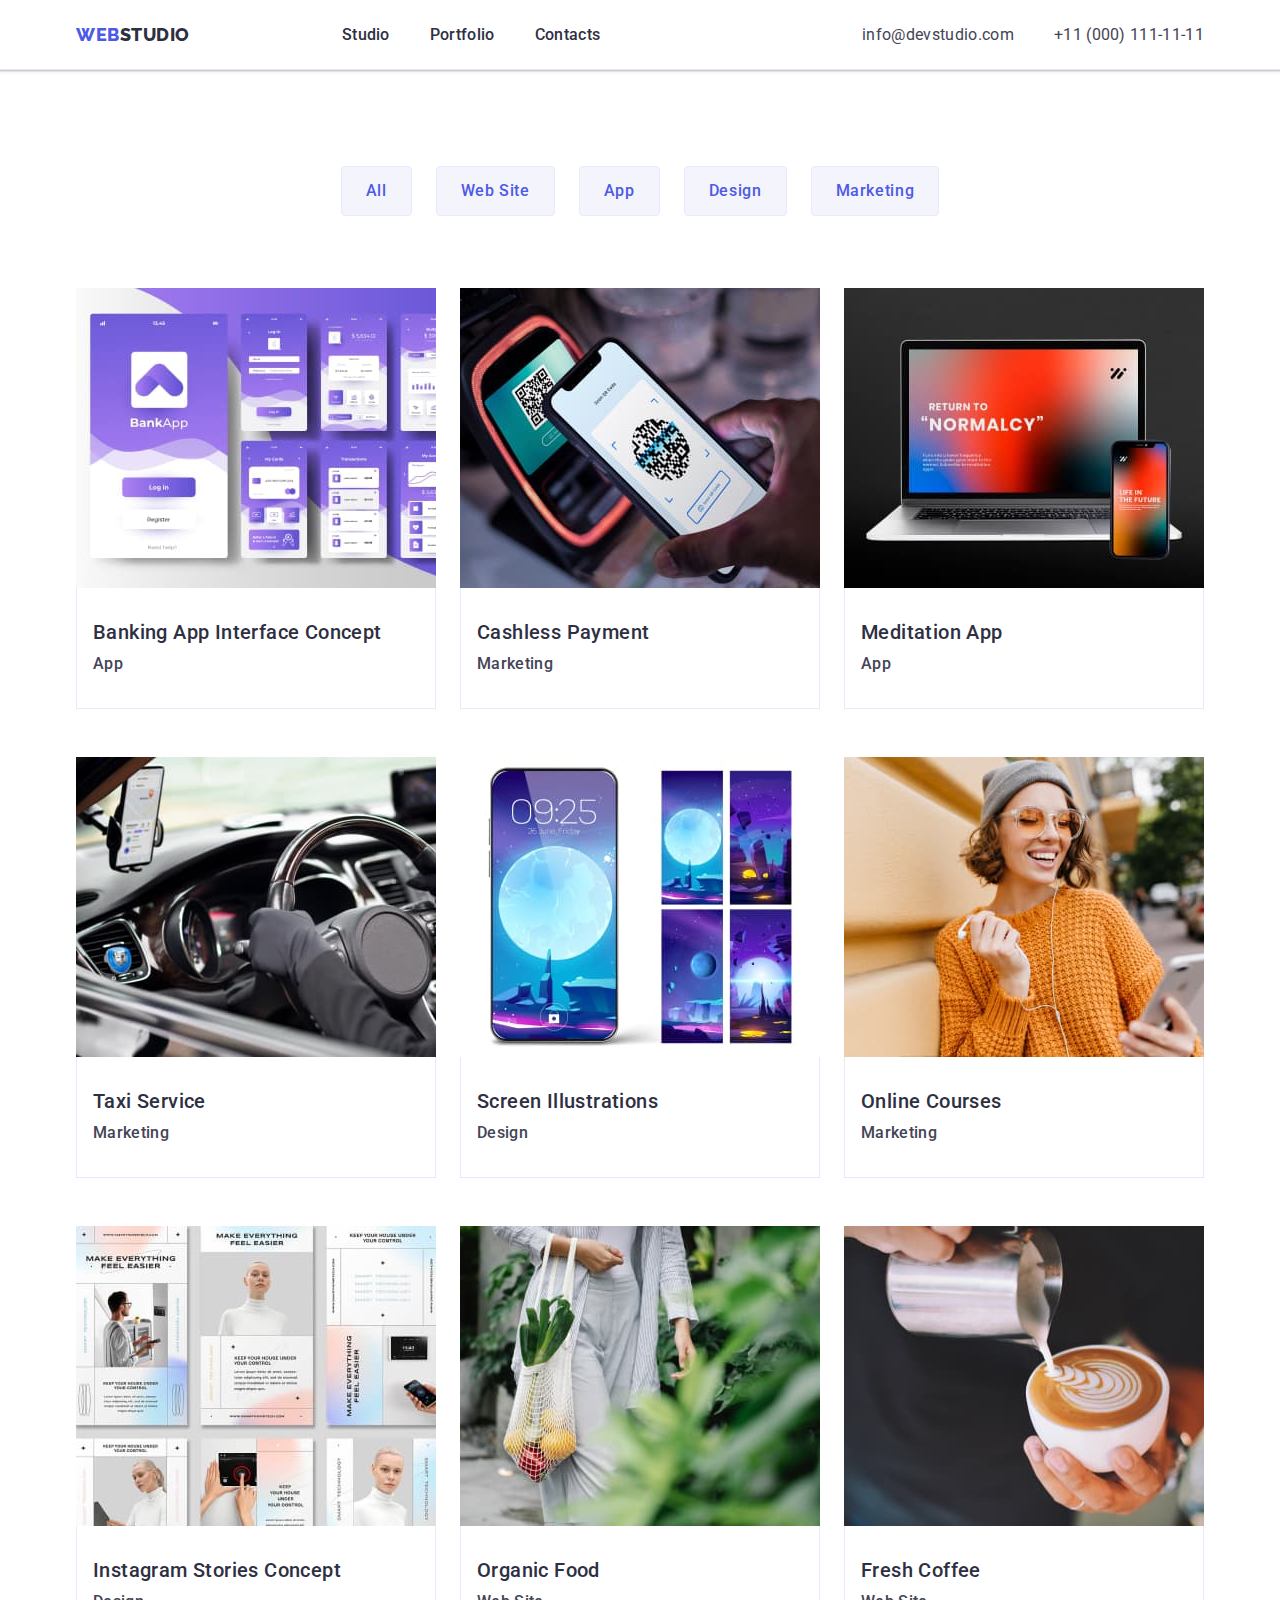
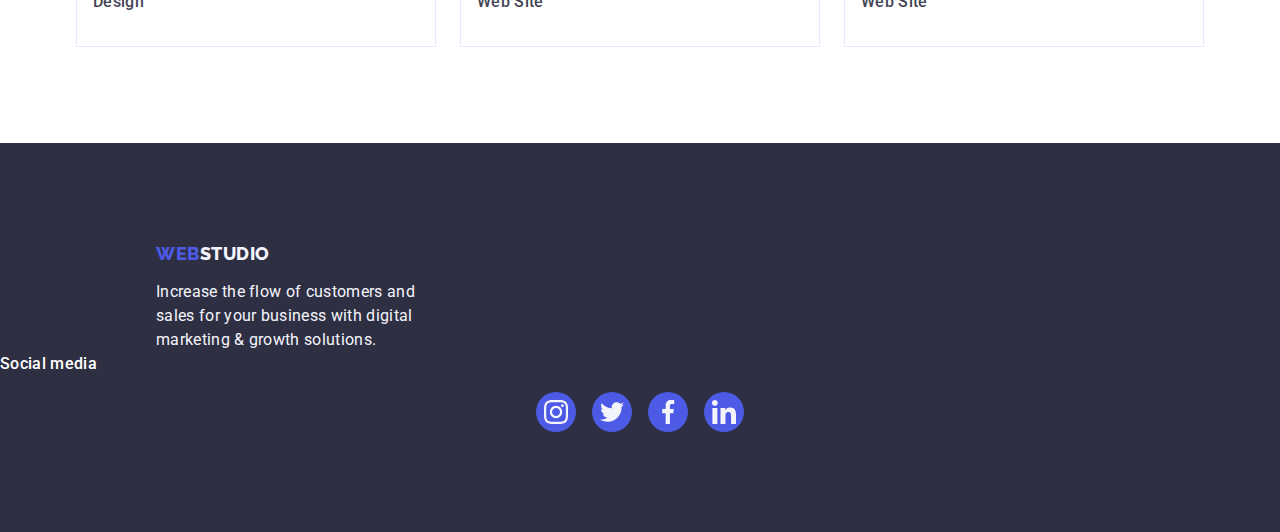
==== portfolio.html @ 7a58a5fb "Initial commit" ====
<!DOCTYPE html>
<html lang="en">

<head>
    <meta charset="UTF-8">
    <meta http-equiv="X-UA-Compatible" content="IE=edge">
    <meta name="viewport" content="width=device-width, initial-scale=1.0">
    <title>Document</title>
    <link rel="preconnect" href="https://fonts.googleapis.com">
    <link rel="preconnect" href="https://fonts.gstatic.com" crossorigin>
    <link
        href="https://fonts.googleapis.com/css2?family=Raleway:wght@800&family=Roboto:wght@400;500;700;900&display=swap"
        rel="stylesheet">
    <link href="https://cdn.jsdelivr.net/npm/modern-normalize@1.1.0/modern-normalize.min.css" rel="stylesheet">
    <link rel="stylesheet" href="./css/styles.css">
</head>


<body>
    <!--Шапка сайту-->
    <header class="header">
        <div class="container main-nav">
            <nav class="menu list">
                <a href="./index.html" class="logo link">web<span class="logo-studio">Studio</span></a>
                <ul class="site-nav list">
                    <li class="it-list"><a href="./index.html" class="item-studio link">Studio</a></li>
                    <li class="it-list"><a href="./portfolio.html" class="item-studio link">Portfolio</a></li>
                    <li class="it-list"><a href="" class="item-studio link">Contacts</a></li>
                </ul>
            </nav>
            <!-- Посилання на пошту/Посилання на телефон-->
            <address class="contact">
                <ul class="site-contact list">
                    <li class="contact-it"><a href="mailto:info@devstudio.com"
                            class="item-contact link">info@devstudio.com</a>
                    </li>
                    <li class="contact-it"><a href="tel:+110001111111" class="item-contact link">+11 (000)
                            111-11-11</a></li>
                </ul>
            </address>


        </div>
    </header>
    <main>
        <section class="portfolio">
            <div class="container">
                <h1 hidden>Project</h1>
                <ul class="filter list">
                    <li><button type="button" class="filter-btn hover-shad">All</button></li>
                    <li><button type="button" class="filter-btn hover-shad">Web Site</button></li>
                    <li><button type="button" class="filter-btn hover-shad">App</button></li>
                    <li><button type="button" class="filter-btn hover-shad">Design</button></li>
                    <li><button type="button" class="filter-btn hover-shad">Marketing</button></li>
                </ul>

                <ul class="project-non list">
                    <li class="prj-item">
                        <a href=" " class="item-project link hoverln-shad">

                            <img src="./images/Portfolio/ProjectCard_1_1.jpg" alt="Banking app interface concept"
                                width="360" height="300">
                            <div class="add-project">
                                <h2 class="project-title">Banking App Interface Concept</h2>
                                <p class="project-paragraph">App</p>
                            </div>
                        </a>
                    </li>
                    <li class="prj-item">
                        <a href=" " class="item-project link hoverln-shad">

                            <img src="./images/Portfolio/ProjectCard_1_2.jpg" alt="Cashless Payment" width="360"
                                height="300">
                            <div class="add-project">
                                <h2 class="project-title">Cashless Payment</h2>
                                <p class="project-paragraph">Marketing</p>
                            </div>
                        </a>
                    </li>
                    <li class="prj-item">
                        <a href=" " class="item-project link hoverln-shad">

                            <img src="./images/Portfolio/ProjectCard_1_3.jpg" alt="Meditation app" width="360"
                                height="300">
                            <div class="add-project">
                                <h2 class="project-title">Meditation App</h2>
                                <p class="project-paragraph">App</p>
                            </div>
                        </a>
                    </li>
                    <li class="prj-item">
                        <a href=" " class="item-project link hoverln-shad">

                            <img src="./images/Portfolio/ProjectCard_2_1.jpg" alt="Taxi Service" width="360"
                                height="300">
                            <div class="add-project">
                                <h2 class="project-title">Taxi Service</h2>
                                <p class="project-paragraph">Marketing</p>
                            </div>
                        </a>
                    </li>
                    <li class="prj-item">
                        <a href=" " class="item-project link hoverln-shad">

                            <img src="./images/Portfolio/ProjectCard_2_2.jpg" alt="Screen illustrationst" width="360"
                                height="300">
                            <div class="add-project">
                                <h2 class="project-title">Screen Illustrations</h2>
                                <p class="project-paragraph">Design</p>
                            </div>
                        </a>
                    </li>
                    <li class="prj-item">
                        <a href=" " class="item-project link hoverln-shad">

                            <img src="./images/Portfolio/ProjectCard_2_3.jpg" alt="Online courses" width="360"
                                height="300">
                            <div class="add-project">
                                <h2 class="project-title">Online Courses</h2>
                                <p class="project-paragraph">Marketing</p>
                            </div>
                        </a>
                    </li>
                    <li class="prj-item">
                        <a href=" " class="item-project link hoverln-shad">

                            <img src="./images/Portfolio/ProjectCard_3_1.jpg" alt="Instagram stories concept"
                                width="360" height="300">
                            <div class="add-project">
                                <h2 class="project-title">Instagram Stories Concept</h2>
                                <p class="project-paragraph">Design</p>
                            </div>
                        </a>
                    </li>
                    <li class="prj-item">
                        <a href=" " class="item-project link hoverln-shad">

                            <img src="./images/Portfolio/ProjectCard_3_2.jpg" alt="Organic food" width="360"
                                height="300">
                            <div class="add-project">
                                <h2 class="project-title">Organic Food</h2>
                                <p class="project-paragraph">Web Site</p>
                            </div>
                        </a>
                    </li>
                    <li class="prj-item">
                        <a href=" " class="item-project link hoverln-shad">

                            <img src="./images/Portfolio/ProjectCard_3_3.jpg" alt="Fresh coffee" width="360"
                                height="300">
                            <div class="add-project">
                                <h2 class="project-title">Fresh Coffee</h2>
                                <p class="project-paragraph">Web Site</p>
                            </div>
                        </a>

                    </li>
                </ul>

            </div>
        </section>


    </main>


    <!--Футер-->
    <footer>
        <div class="footer">

            <div class="footinfo">
                <a href="./index.html" class="logo link">web<span class="footer-logo">Studio</span></a>
                <p class="footer-text">
                    Increase the flow of customers and sales for your business with digital marketing & growth
                    solutions.
                </p>
            </div>
            <div class="footlink">
                <p class="foot-title">Social media</p>
                <ul class="social-listf list">
                    <li class="foot-item">
                        <a href="#" class="social-item">
                            <svg class="socisl-list-icon" width="24" height="24">
                                <use href="./images/icon.svg#icon-Inst"></use>
                            </svg>
                        </a>
                    </li>
                    <li class="foot-item">
                        <a href="#" class="social-item">
                            <svg class="socisl-list-icon" width="24" height="24">
                                <use href="./images/icon.svg#icon-twitter-1"></use>
                            </svg>
                        </a>
                    </li>
                    <li class="foot-item">
                        <a href="#" class="social-item">
                            <svg class="socisl-list-icon" width="24" height="24">
                                <use href="./images/icon.svg#icon-facebook-1"></use>
                            </svg>
                        </a>
                    </li>
                    <li class="foot-item">
                        <a href="#" class="social-item">
                            <svg class="socisl-list-icon" width="24" height="24">
                                <use href="./images/icon.svg#icon-linkedin-1"></use>
                            </svg>
                        </a>
                    </li>
                </ul>
            </div>


        </div>
    </footer>

</body>

</html>
---- css/styles.css ----
:root {
    --primary-text-color: #434455;
    --akcent-color: #2E2F42;
    --background-main: #FFFFFF;
    --background-button: #4D5AE5;
    --color-text-footer: #F4F4FD;
    --hover-focus: #404bbf;
    --CORNFLOWER: #e7e9fc;
    --lightislate: #8E8F99;
    --greenhover: #31D0AA;
    --coloricon: #afb1b8;
}


.container {
    width: 1158px;
    margin-left: auto;
    margin-right: auto;
    padding: 0 15px 0 15px;
}

.header {
    border-bottom: 1px solid var(--CORNFLOWER);
    box-shadow: 0px 2px 1px rgba(46, 47, 66, 0.08), 0px 1px 1px rgba(46, 47, 66, 0.16), 0px 1px 6px rgba(46, 47, 66, 0.08);
}

body {
    color: var(--primary-text-color);
    background-color: var(--background-main);
    font-family: Roboto, sans-serif;
    font-weight: 400;
    font-size: 16px;
    line-height: 1.5;
    letter-spacing: 0.02em;
}

.logo-studio {
    color: var(--akcent-color);
    font-family: Raleway, sans-serif;
    font-weight: 800;
    font-size: 18px;
    line-height: 1.17;
    letter-spacing: 0.03em;
    text-transform: uppercase;
}

.logo {
    margin-right: 76px;


    color: var(--background-button);
    font-family: Raleway, sans-serif;
    font-weight: 800;
    font-size: 18px;
    line-height: 1.17;
    letter-spacing: 0.03em;
    text-transform: uppercase;
}

.list {
    list-style: none;
}

.link {
    text-decoration: none;
}

.title {
    margin-bottom: 72px;

    color: var(--akcent-color);
    font-weight: 700;
    font-size: 36px;
    line-height: 1.11;
    letter-spacing: 0.02em;
    text-align: center;
    text-transform: capitalize;
    margin-left: auto;
    margin-right: auto;
}

.menu .logo {
    margin-top: 24px;
    margin-bottom: 24px;
}


.main-nav {
    display: flex;
    align-items: center;
}


.site-nav {
    display: flex;
    align-items: center;
    gap: 40px;
    margin-left: 76px;
    margin-right: auto;
}


/* .site-nav .it-list:not(:last-child) {
    margin-right: 40px;
} */



.item-studio {
    padding-top: 24px;
    padding-bottom: 24px;
    color: var(--akcent-color);
    list-style: none;
    text-decoration: none;
    font-weight: 500;
    font-size: 16px;
    line-height: 1.5;
    letter-spacing: 0.02em;

}

.item-studio:hover,
.item-studio:focus {
    color: var(--hover-focus);
}

.contact .item-contact {
    color: var(--primary-text-color);
    font-size: 16px;
    line-height: 1.5;
    /* margin-right: 40px; */

}

.contact {
    font-style: normal;
}

/* .site-contact .contact-it+.contact-it {
    margin-left: 40px;
} */

.menu {
    display: flex;
    align-items: center;
    margin-right: auto;
}

.site-contact {
    display: flex;
    align-items: center;
    gap: 40px;


}


.item-contact:hover,
.item-contact:focus {
    color: var(--hover-focus);
}




/*hero*/
.hero.section {

    background: rgba(46, 47, 66, 0.7);
    background-image: linear-gradient(rgba(46, 47, 66, 0.7), rgba(46, 47, 66, 0.7)),
        url("..//images/people-office.jpg");
    background-repeat: no-repeat;
    background-position: center;
    background-size: cover;
    max-width: 1440px;
    /* min-height: 600px; */
    margin-left: auto;
    margin-right: auto;



    background-color: var(--akcent-color);
    padding-top: 188px;
    padding-bottom: 188px;
    text-align: center;
    margin-bottom: 0px;
}

.hero-title {
    max-width: 496px;
    margin: 0 auto 48px;

    color: var(--background-main);
    font-weight: 700;
    font-size: 56px;
    line-height: 1.07;
    letter-spacing: 0.02em;
    text-align: center;


}

.hero-btn {
    display: block;
    min-width: 169px;
    height: 56px;
    border: none;
    border-radius: 4px;
    margin: 0 auto;

    color: var(--background-main);
    background-color: var(--background-button);
    font-family: Roboto, sans-serif;
    font-weight: 500;
    font-size: 16px;
    line-height: 1.5;
    align-items: center;
    letter-spacing: 0.04em;
    cursor: pointer;
}

.hero-btn:hover,
.hero-btn:focus {
    background-color: var(--hover-focus);
}

/*feature*/


.frame-icon {
    display: flex;
    justify-content: center;
    align-items: center;
    background-color: var(--color-text-footer);
    border-radius: 4px;
    margin-bottom: 8px;
    height: 112px;

}

.feature-title {


    margin-top: 8px;

    color: var(--akcent-color);
    font-weight: 500;
    font-size: 20px;
    line-height: 1.2;
    letter-spacing: 0.02em;
}

.feature {
    padding-top: 120px;
    padding-bottom: 120px;
}

.features-nt {
    display: flex;
    flex-direction: row;
    gap: 24px;
}


.features-item {
    flex-basis: calc((100% - 3 * 24px) / 4);
}




/*our work*/
.work {
    padding-bottom: 120px;
}

.work-not {
    display: flex;
    gap: 24px;
}

.work-not:first-child {
    flex-basis: calc((100% - 3 * 16px) / 3);
}


/*our team*/
.team {
    padding-top: 120px;
    padding-bottom: 120px;
    background-color: var(--color-text-footer);

}

.tl-ph {
    padding: 32px 0;
    border-radius: 0px 0px 4px 4px;
}

.team-not {
    display: flex;
    gap: 24px;
}

.team-not:first-child {
    width: calc((100% - 72px) / 4);
}


.member {
    background-color: var(--background-main);
    box-shadow: 0px 1px 6px rgba(46, 47, 66, 0.08), 0px 1px 1px rgba(46, 47, 66, 0.16), 0px 2px 1px rgba(46, 47, 66, 0.08);
    border-radius: 0px 0px 4px 4px;
}

.card-title {
    margin-bottom: 8px;

    color: var(--akcent-color);
    font-weight: 500;
    font-size: 20px;
    line-height: 1.2;
    letter-spacing: 0.02em;
    text-align: center;
}

.card-text {
    text-align: center;
    letter-spacing: 0.02em;
    margin-bottom: 8px;
}

.cust-link {
    display: flex;
    justify-content: center;
    align-items: center;
    width: 168px;
    height: 88px;
    background-color: var(--background-main);
    border-radius: 50%;
    padding: 0;
    border: 1px solid var(--lightislate);
    border-radius: 4px;
    color: var(--coloricon);

}

.cust-link:hover,
.cust-link:focus {
    /* fill: var(--hover-focus); */
    border: 1px solid var(--hover-focus);
    color: var(--hover-focus)
}


.icon-cust {
    /* fill: currentColor; */
    fill: var(--lightislate);
}

.icon-cust:hover,
.icon-cust:focus {
    fill: var(--hover-focus);
}


/* customer */
.customer-list {
    display: flex;
    gap: 24px;
    align-items: flex-start;
    padding: 0px;
}

.customers {
    padding-top: 120px;
    padding-bottom: 120px;
}

.cust-title {
    line-height: 1.1;
}



/*footer*/
.footer-logo {
    color: var(--color-text-footer);
    font-family: Raleway, sans-serif;
    font-weight: 800;
    font-size: 18px;
    line-height: 1.17;
    align-items: center;
    letter-spacing: 0.03em;
    text-transform: uppercase;
}

.footer .logo {
    display: inline-block;
    margin-bottom: 16px;

}

.footer {
    background-color: var(--akcent-color);
    margin-left: auto;
    margin-right: auto;
    padding: 100px 0px;


}

.footcont {
    display: flex;
    /* gap: 120px; */
    align-items: baseline;
}

.footinfo {
    padding-left: 156px;
    padding-right: 120px;
}

.footer-text {
    max-width: 264px;
    color: var(--color-text-footer);

}



.foot-title {
    font-weight: 500;
    color: #FFFFFF;
    margin-bottom: 16px;
}

.social-listf {
    display: flex;
    justify-content: center;
    gap: 16px;
    margin: 0 auto;

}

.social-list {
    display: flex;
    justify-content: center;
    gap: 24px;
    margin: 0 auto;

}

.social-item {
    display: flex;
    justify-content: center;
    align-items: center;
    width: 40px;
    height: 40px;
    background-color: var(--background-button);
    border-radius: 50%;
    padding: 0;
}

.member .social-item:hover,
.member .social-item:focus {
    background-color: var(--hover-focus);
}

.social-item:hover,
.social-item:focus {
    background-color: var(--greenhover);
}

.socisl-list-icon {
    display: block;
    fill: var(--color-text-footer);
    /* width: 24px;
    height: 24px; */
    /* background-position: center; */
}



/*portfolio*/
.portfolio {
    padding: 96px 0;
}

.project-non {
    display: flex;
    flex-wrap: wrap;
    column-gap: 24px;
    row-gap: 48px;
}

.project-non:first-child {
    width: calc((100% - 48px) / 3);
}

.project-title {
    margin-bottom: 8px;

    color: var(--akcent-color);
    font-weight: 500;
    font-size: 20px;
    line-height: 1.2;
    letter-spacing: 0.02em;
    text-transform: capitalize;
}

.project-paragraph {
    color: var(--primary-text-color);
    font-weight: 500;
    font-size: 16px;
    line-height: 1.5;
    letter-spacing: 0.02em;
    text-transform: capitalize;
}

.filter {
    display: flex;
    justify-content: center;
    gap: 24px;
    margin-bottom: 72px;
}

.filter-btn {
    padding: 12px 24px;
    border: 1px solid var(--CORNFLOWER);
    border-radius: 4px;

    background-color: var(--color-text-footer);
    color: var(--background-button);
    font-family: Roboto, sans-serif;
    font-weight: 500;
    font-size: 16px;
    line-height: 1.5;
    align-items: center;
    text-align: center;
    letter-spacing: 0.04em;
    cursor: pointer;
}

.filter-btn:hover,
.filter-btn:focus {
    border: 1px solid transparent;
    background-color: var(--hover-focus);
    color: var(--background-main);
}

.add-project {
    padding: 32px 16px;
    border: 1px solid var(--CORNFLOWER);
    border-top: none;
}

.item-project {
    display: block;
}

.hoverln-shad:hover,
.hoverln-shad:focus {
    box-shadow: 0px 1px 6px rgba(46, 47, 66, 0.08), 0px 1px 1px rgba(46, 47, 66, 0.16), 0px 2px 1px rgba(46, 47, 66, 0.08);
}


.hover-shad:hover,
.hover-shad:focus {
    /* box-shadow: 0px 1px 6px rgba(46, 47, 66, 0.08), 0px 1px 1px rgba(46, 47, 66, 0.16), 0px 2px 1px rgba(46, 47, 66, 0.08); */
    box-shadow: 0px 3px 1px rgba(0, 0, 0, 0.1), 0px 2px 1px rgba(0, 0, 0, 0.08), 0px 2px 2px rgba(0, 0, 0, 0.12);
}

/* position */
h1,
h2,
h3,
p {
    margin-top: 0;
    margin-bottom: 0;
}

ul,
ol {
    margin-top: 0;
    margin-bottom: 0;
    padding-left: 0;
}

img {
    display: block;
}



.section {
    padding-bottom: 120px;
}
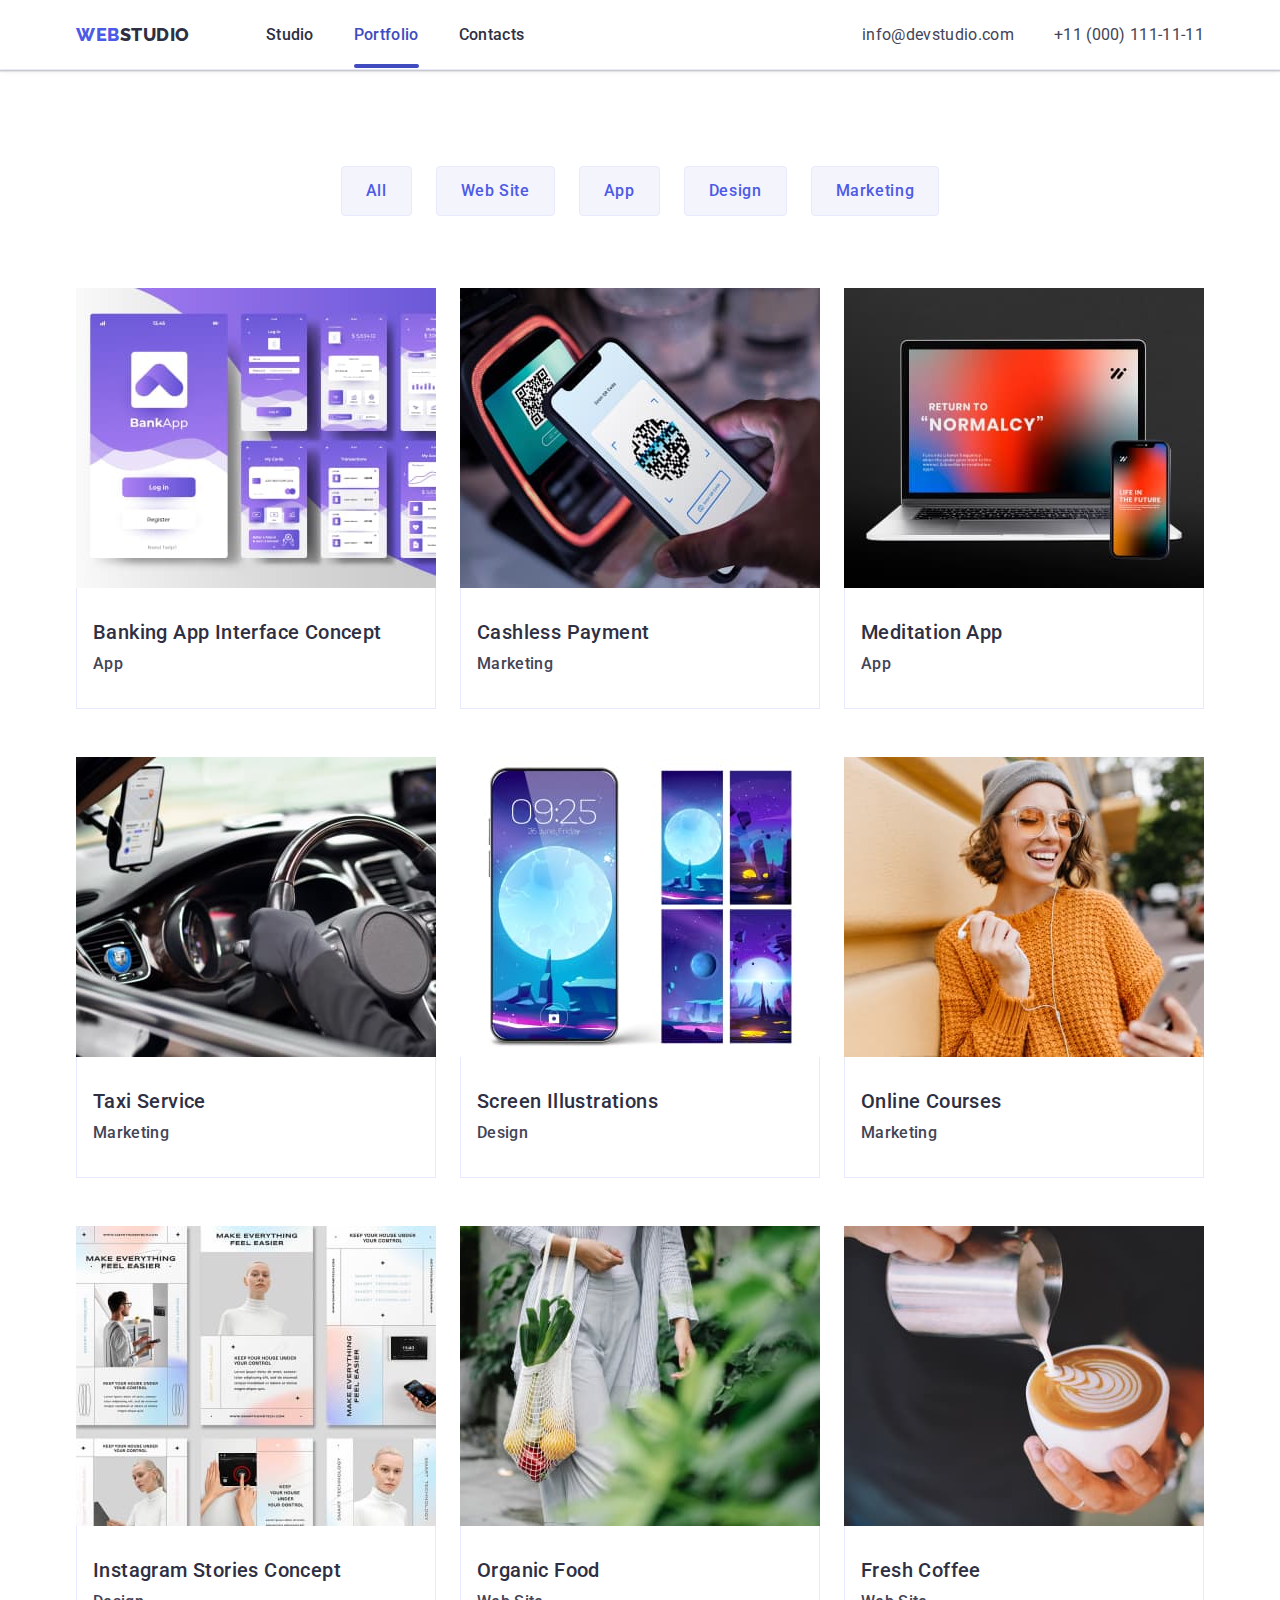
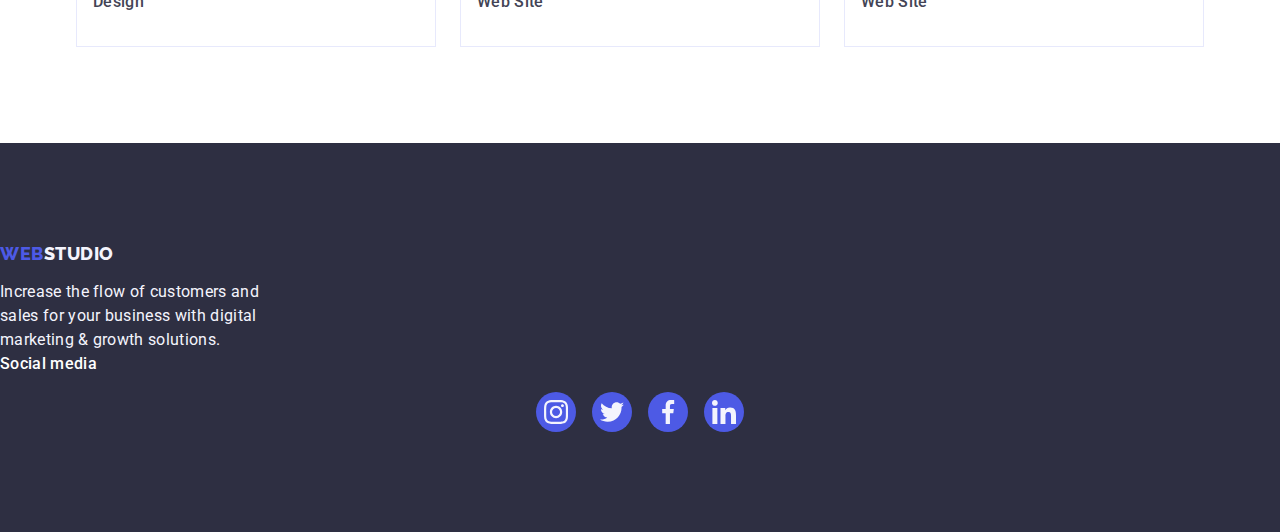
==== commit 200ce3ce: "second" ====
--- a/portfolio.html
+++ b/portfolio.html
@@ -24,7 +24,7 @@
                 <a href="./index.html" class="logo link">web<span class="logo-studio">Studio</span></a>
                 <ul class="site-nav list">
                     <li class="it-list"><a href="./index.html" class="item-studio link">Studio</a></li>
-                    <li class="it-list"><a href="./portfolio.html" class="item-studio link">Portfolio</a></li>
+                    <li class="it-list"><a href="./portfolio.html" class="item-studio current link">Portfolio</a></li>
                     <li class="it-list"><a href="" class="item-studio link">Contacts</a></li>
                 </ul>
             </nav>
@@ -57,9 +57,13 @@
                 <ul class="project-non list">
                     <li class="prj-item">
                         <a href=" " class="item-project link hoverln-shad">
-
-                            <img src="./images/Portfolio/ProjectCard_1_1.jpg" alt="Banking app interface concept"
-                                width="360" height="300">
+                            <div class="project-wrapper">
+                                <img src="./images/Portfolio/ProjectCard_1_1.jpg" alt="Banking app interface concept"
+                                    width="360" height="300">
+                                <p class="overlay">14 Stylish and User-Friendly App Design Concepts · Task Manager App ·
+                                    Calorie Tracker App · Exotic Fruit Ecommerce App ·
+                                    Cloud Storage App</p>
+                            </div>
                             <div class="add-project">
                                 <h2 class="project-title">Banking App Interface Concept</h2>
                                 <p class="project-paragraph">App</p>
@@ -68,9 +72,13 @@
                     </li>
                     <li class="prj-item">
                         <a href=" " class="item-project link hoverln-shad">
-
-                            <img src="./images/Portfolio/ProjectCard_1_2.jpg" alt="Cashless Payment" width="360"
-                                height="300">
+                            <div class="project-wrapper">
+                                <img src="./images/Portfolio/ProjectCard_1_2.jpg" alt="Cashless Payment" width="360"
+                                    height="300">
+                                <p class="overlay">14 Stylish and User-Friendly App Design Concepts · Task Manager App ·
+                                    Calorie Tracker App · Exotic Fruit Ecommerce App ·
+                                    Cloud Storage App</p>
+                            </div>
                             <div class="add-project">
                                 <h2 class="project-title">Cashless Payment</h2>
                                 <p class="project-paragraph">Marketing</p>
@@ -79,9 +87,13 @@
                     </li>
                     <li class="prj-item">
                         <a href=" " class="item-project link hoverln-shad">
-
-                            <img src="./images/Portfolio/ProjectCard_1_3.jpg" alt="Meditation app" width="360"
-                                height="300">
+                            <div class="project-wrapper">
+                                <img src="./images/Portfolio/ProjectCard_1_3.jpg" alt="Meditation app" width="360"
+                                    height="300">
+                                <p class="overlay">14 Stylish and User-Friendly App Design Concepts · Task Manager App ·
+                                    Calorie Tracker App · Exotic Fruit Ecommerce App ·
+                                    Cloud Storage App</p>
+                            </div>
                             <div class="add-project">
                                 <h2 class="project-title">Meditation App</h2>
                                 <p class="project-paragraph">App</p>
@@ -90,9 +102,13 @@
                     </li>
                     <li class="prj-item">
                         <a href=" " class="item-project link hoverln-shad">
-
-                            <img src="./images/Portfolio/ProjectCard_2_1.jpg" alt="Taxi Service" width="360"
-                                height="300">
+                            <div class="project-wrapper">
+                                <img src="./images/Portfolio/ProjectCard_2_1.jpg" alt="Taxi Service" width="360"
+                                    height="300">
+                                <p class="overlay">14 Stylish and User-Friendly App Design Concepts · Task Manager App ·
+                                    Calorie Tracker App · Exotic Fruit Ecommerce App ·
+                                    Cloud Storage App</p>
+                            </div>
                             <div class="add-project">
                                 <h2 class="project-title">Taxi Service</h2>
                                 <p class="project-paragraph">Marketing</p>
@@ -101,9 +117,13 @@
                     </li>
                     <li class="prj-item">
                         <a href=" " class="item-project link hoverln-shad">
-
-                            <img src="./images/Portfolio/ProjectCard_2_2.jpg" alt="Screen illustrationst" width="360"
-                                height="300">
+                            <div class="project-wrapper">
+                                <img src="./images/Portfolio/ProjectCard_2_2.jpg" alt="Screen illustrationst"
+                                    width="360" height="300">
+                                <p class="overlay">14 Stylish and User-Friendly App Design Concepts · Task Manager App ·
+                                    Calorie Tracker App · Exotic Fruit Ecommerce App ·
+                                    Cloud Storage App</p>
+                            </div>
                             <div class="add-project">
                                 <h2 class="project-title">Screen Illustrations</h2>
                                 <p class="project-paragraph">Design</p>
@@ -112,9 +132,13 @@
                     </li>
                     <li class="prj-item">
                         <a href=" " class="item-project link hoverln-shad">
-
-                            <img src="./images/Portfolio/ProjectCard_2_3.jpg" alt="Online courses" width="360"
-                                height="300">
+                            <div class="project-wrapper">
+                                <img src="./images/Portfolio/ProjectCard_2_3.jpg" alt="Online courses" width="360"
+                                    height="300">
+                                <p class="overlay">14 Stylish and User-Friendly App Design Concepts · Task Manager App ·
+                                    Calorie Tracker App · Exotic Fruit Ecommerce App ·
+                                    Cloud Storage App</p>
+                            </div>
                             <div class="add-project">
                                 <h2 class="project-title">Online Courses</h2>
                                 <p class="project-paragraph">Marketing</p>
@@ -123,9 +147,13 @@
                     </li>
                     <li class="prj-item">
                         <a href=" " class="item-project link hoverln-shad">
-
-                            <img src="./images/Portfolio/ProjectCard_3_1.jpg" alt="Instagram stories concept"
-                                width="360" height="300">
+                            <div class="project-wrapper">
+                                <img src="./images/Portfolio/ProjectCard_3_1.jpg" alt="Instagram stories concept"
+                                    width="360" height="300">
+                                <p class="overlay">14 Stylish and User-Friendly App Design Concepts · Task Manager App ·
+                                    Calorie Tracker App · Exotic Fruit Ecommerce App ·
+                                    Cloud Storage App</p>
+                            </div>
                             <div class="add-project">
                                 <h2 class="project-title">Instagram Stories Concept</h2>
                                 <p class="project-paragraph">Design</p>
@@ -134,9 +162,13 @@
                     </li>
                     <li class="prj-item">
                         <a href=" " class="item-project link hoverln-shad">
-
-                            <img src="./images/Portfolio/ProjectCard_3_2.jpg" alt="Organic food" width="360"
-                                height="300">
+                            <div class="project-wrapper">
+                                <img src="./images/Portfolio/ProjectCard_3_2.jpg" alt="Organic food" width="360"
+                                    height="300">
+                                <p class="overlay">14 Stylish and User-Friendly App Design Concepts · Task Manager App ·
+                                    Calorie Tracker App · Exotic Fruit Ecommerce App ·
+                                    Cloud Storage App</p>
+                            </div>
                             <div class="add-project">
                                 <h2 class="project-title">Organic Food</h2>
                                 <p class="project-paragraph">Web Site</p>
@@ -145,9 +177,13 @@
                     </li>
                     <li class="prj-item">
                         <a href=" " class="item-project link hoverln-shad">
-
-                            <img src="./images/Portfolio/ProjectCard_3_3.jpg" alt="Fresh coffee" width="360"
-                                height="300">
+                            <div class="project-wrapper">
+                                <img src="./images/Portfolio/ProjectCard_3_3.jpg" alt="Fresh coffee" width="360"
+                                    height="300">
+                                <p class="overlay">14 Stylish and User-Friendly App Design Concepts · Task Manager App ·
+                                    Calorie Tracker App · Exotic Fruit Ecommerce App ·
+                                    Cloud Storage App</p>
+                            </div>
                             <div class="add-project">
                                 <h2 class="project-title">Fresh Coffee</h2>
                                 <p class="project-paragraph">Web Site</p>
--- a/css/styles.css
+++ b/css/styles.css
@@ -9,6 +9,8 @@
     --lightislate: #8E8F99;
     --greenhover: #31D0AA;
     --coloricon: #afb1b8;
+    --modal-color: #2E2F42;
+
 }
 
 
@@ -16,7 +18,9 @@
     width: 1158px;
     margin-left: auto;
     margin-right: auto;
-    padding: 0 15px 0 15px;
+
+    padding-left: 15px;
+    padding-right: 15px;
 }
 
 .header {
@@ -45,8 +49,6 @@
 }
 
 .logo {
-    margin-right: 76px;
-
 
     color: var(--background-button);
     font-family: Raleway, sans-serif;
@@ -55,7 +57,10 @@
     line-height: 1.17;
     letter-spacing: 0.03em;
     text-transform: uppercase;
-}
+
+}
+
+
 
 .list {
     list-style: none;
@@ -100,13 +105,35 @@
 }
 
 
-/* .site-nav .it-list:not(:last-child) {
-    margin-right: 40px;
-} */
+
+
+
+
+.item-studio::after {
+    content: "";
+    position: absolute;
+    width: 100%;
+    height: 4px;
+    left: 0;
+    bottom: 0;
+    display: block;
+    border-radius: 2px;
+    margin-top: 20px;
+
+}
+
+.item-studio.current {
+    color: var(--hover-focus);
+}
+
+.item-studio.current::after {
+    background-color: var(--hover-focus);
+}
 
 
 
 .item-studio {
+    position: relative;
     padding-top: 24px;
     padding-bottom: 24px;
     color: var(--akcent-color);
@@ -116,20 +143,29 @@
     font-size: 16px;
     line-height: 1.5;
     letter-spacing: 0.02em;
-
-}
+    transition: color 250ms cubic-bezier(0.4, 0, 0.2, 1);
+
+}
+
+
 
 .item-studio:hover,
 .item-studio:focus {
     color: var(--hover-focus);
 }
+
 
 .contact .item-contact {
     color: var(--primary-text-color);
     font-size: 16px;
     line-height: 1.5;
-    /* margin-right: 40px; */
-
+    transition: color 250ms cubic-bezier(0.4, 0, 0.2, 1);
+}
+
+
+.item-contact:hover,
+.item-contact:focus {
+    color: var(--hover-focus);
 }
 
 .contact {
@@ -217,6 +253,7 @@
     align-items: center;
     letter-spacing: 0.04em;
     cursor: pointer;
+    transition: background-color 250ms cubic-bezier(0.4, 0, 0.2, 1);
 }
 
 .hero-btn:hover,
@@ -341,27 +378,23 @@
     padding: 0;
     border: 1px solid var(--lightislate);
     border-radius: 4px;
-    color: var(--coloricon);
+    color: var(--lightislate);
 
 }
 
 .cust-link:hover,
 .cust-link:focus {
-    /* fill: var(--hover-focus); */
     border: 1px solid var(--hover-focus);
-    color: var(--hover-focus)
+    color: var(--hover-focus);
 }
 
 
 .icon-cust {
-    /* fill: currentColor; */
-    fill: var(--lightislate);
-}
-
-.icon-cust:hover,
-.icon-cust:focus {
-    fill: var(--hover-focus);
-}
+    fill: currentColor;
+    transition: fill 250ms cubic-bezier(0.4, 0, 0.2, 1);
+}
+
+
 
 
 /* customer */
@@ -417,8 +450,8 @@
 }
 
 .footinfo {
-    padding-left: 156px;
-    padding-right: 120px;
+    /* padding-left: 156px; */
+    margin-right: 120px;
 }
 
 .footer-text {
@@ -460,6 +493,7 @@
     background-color: var(--background-button);
     border-radius: 50%;
     padding: 0;
+    transition: background-color 250ms cubic-bezier(0.4, 0, 0.2, 1);
 }
 
 .member .social-item:hover,
@@ -540,6 +574,10 @@
     text-align: center;
     letter-spacing: 0.04em;
     cursor: pointer;
+    transition: background-color 250ms cubic-bezier(0.4, 0, 0.2, 1),
+        border 250ms cubic-bezier(0.4, 0, 0.2, 1),
+        color 250ms cubic-bezier(0.4, 0, 0.2, 1),
+        box-shadow 250ms cubic-bezier(0.4, 0, 0.2, 1);
 }
 
 .filter-btn:hover,
@@ -547,6 +585,7 @@
     border: 1px solid transparent;
     background-color: var(--hover-focus);
     color: var(--background-main);
+    box-shadow: 0px 3px 1px rgba(0, 0, 0, 0.1), 0px 2px 1px rgba(0, 0, 0, 0.08), 0px 2px 2px rgba(0, 0, 0, 0.12);
 }
 
 .add-project {
@@ -559,17 +598,10 @@
     display: block;
 }
 
-.hoverln-shad:hover,
-.hoverln-shad:focus {
-    box-shadow: 0px 1px 6px rgba(46, 47, 66, 0.08), 0px 1px 1px rgba(46, 47, 66, 0.16), 0px 2px 1px rgba(46, 47, 66, 0.08);
-}
-
-
-.hover-shad:hover,
-.hover-shad:focus {
-    /* box-shadow: 0px 1px 6px rgba(46, 47, 66, 0.08), 0px 1px 1px rgba(46, 47, 66, 0.16), 0px 2px 1px rgba(46, 47, 66, 0.08); */
-    box-shadow: 0px 3px 1px rgba(0, 0, 0, 0.1), 0px 2px 1px rgba(0, 0, 0, 0.08), 0px 2px 2px rgba(0, 0, 0, 0.12);
-}
+
+
+
+
 
 /* position */
 h1,
@@ -591,8 +623,97 @@
     display: block;
 }
 
-
+button {
+    cursor: pointer;
+}
 
 .section {
     padding-bottom: 120px;
+}
+
+.overlay {
+    position: absolute;
+    left: 0;
+    top: 0;
+    transform: translate(0, 100%);
+    transition: transform 250ms linear;
+    width: 100%;
+    height: 100%;
+    color: var(--color-text-footer);
+    /* background-color: rgba(77, 90, 229, 0.8); */
+    background-color: rgb(77, 90, 229);
+    padding: 40px 32px;
+}
+
+.project-wrapper {
+    position: relative;
+    overflow: hidden;
+}
+
+.item-project:hover .overlay,
+.item-project:focus .overlay {
+    transform: translate(0, 0);
+    box-shadow: 0px 1px 6px rgba(46, 47, 66, 0.08), 0px 1px 1px rgba(46, 47, 66, 0.16), 0px 2px 1px rgba(46, 47, 66, 0.08);
+}
+
+/* modalform */
+
+.backdrop {
+    position: fixed;
+    z-index: 100;
+    width: 100%;
+    height: 100%;
+    left: 0;
+    top: 0;
+    opacity: 1;
+    background-color: rgba(46, 47, 66, 0.4);
+    transition: opacity 500ms,
+        visibility 500ms;
+}
+
+.backdrop.is-hidden {
+    opacity: 0;
+    visibility: hidden;
+    pointer-events: none;
+}
+
+.modal {
+    position: absolute;
+    left: 50%;
+    top: 50%;
+    transform: translate(-50%, -50%) scale(1);
+    width: 408px;
+    height: 576px;
+    border-radius: 4px;
+    background-color: var(--background-main);
+    transition: transform 250ms cubic-bezier(0.4, 0, 0.2, 1),
+}
+
+
+
+.modal-close-btn {
+    position: absolute;
+    right: 24px;
+    top: 24px;
+
+    display: flex;
+    justify-content: center;
+    align-items: center;
+    width: 24px;
+    height: 24px;
+    border-radius: 50%;
+    background-color: var(--CORNFLOWER);
+    border: 1px solid rgba(0, 0, 0, 0.1);
+    padding: 0;
+    transition: fill 250ms cubic-bezier(0.4, 0, 0.2, 1),
+        background-color 250ms cubic-bezier(0.4, 0, 0.2, 1),
+        border-color 250ms cubic-bezier(0.4, 0, 0.2, 1);
+
+}
+
+.modal-close-btn:hover,
+.modal-close-btn:focus {
+    fill: var(--background-main);
+    background-color: var(--hover-focus);
+    border-color: var(--hover-focus);
 }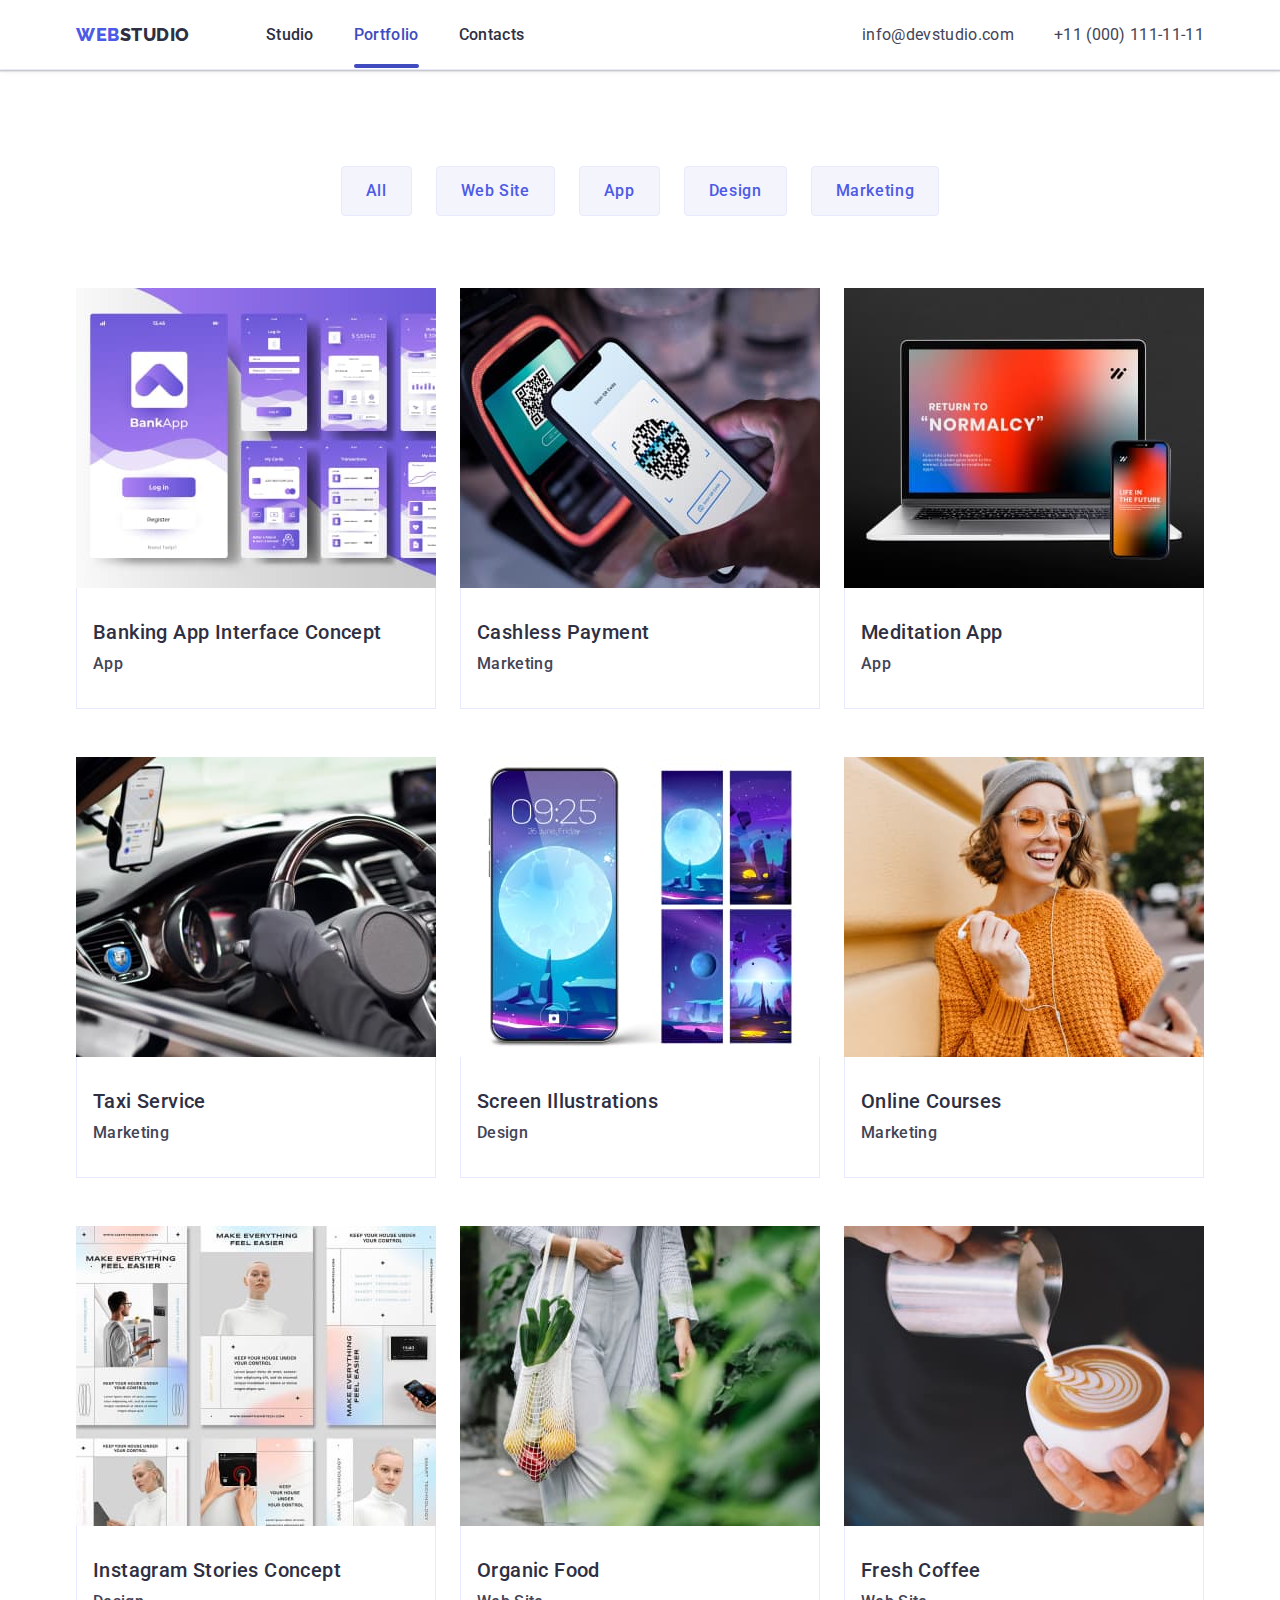
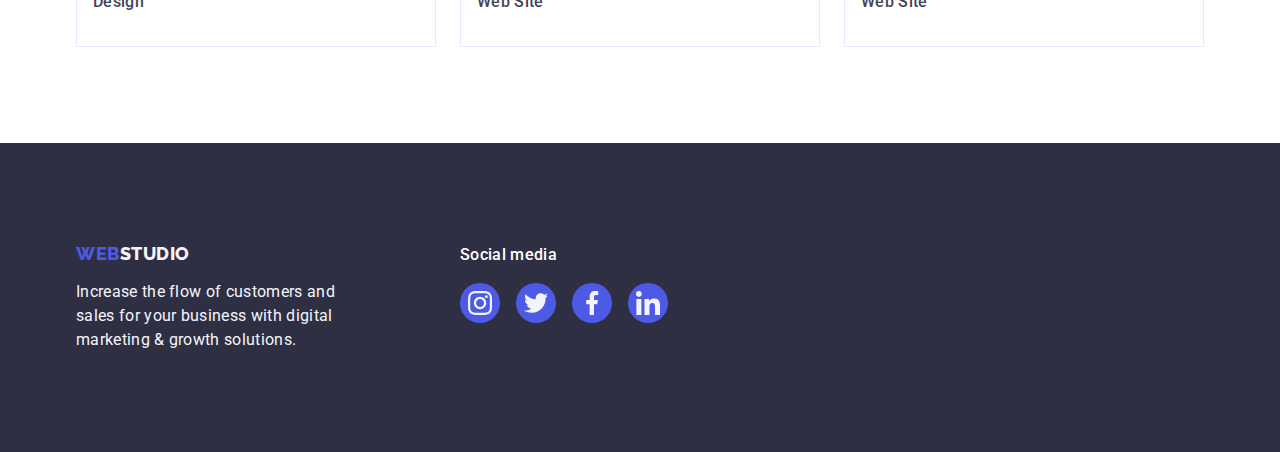
==== commit 9e70662d: "Update portfolio.html" ====
--- a/portfolio.html
+++ b/portfolio.html
@@ -201,9 +201,9 @@
 
 
     <!--Футер-->
-    <footer>
-        <div class="footer">
-
+    <footer class="footer">
+
+        <div class="footcont container">
             <div class="footinfo">
                 <a href="./index.html" class="logo link">web<span class="footer-logo">Studio</span></a>
                 <p class="footer-text">
@@ -245,8 +245,8 @@
                 </ul>
             </div>
 
-
         </div>
+
     </footer>
 
 </body>
